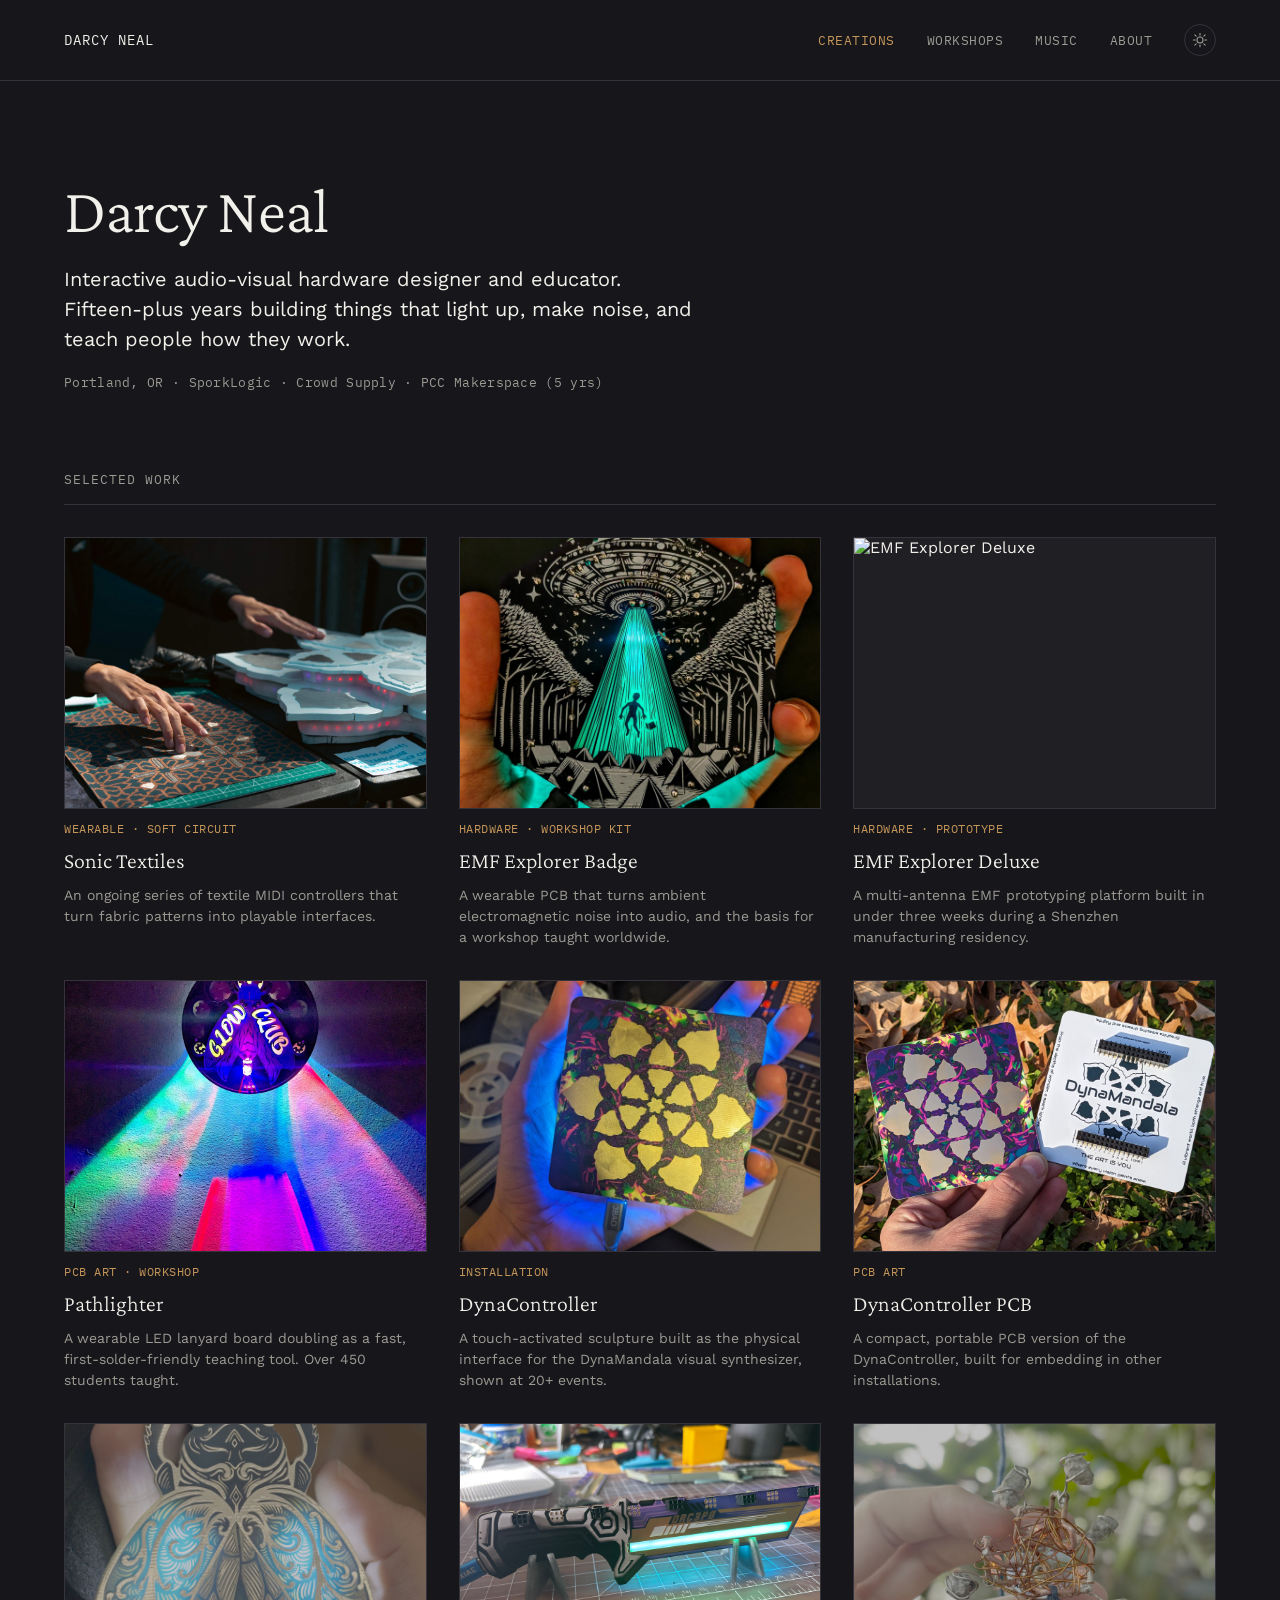
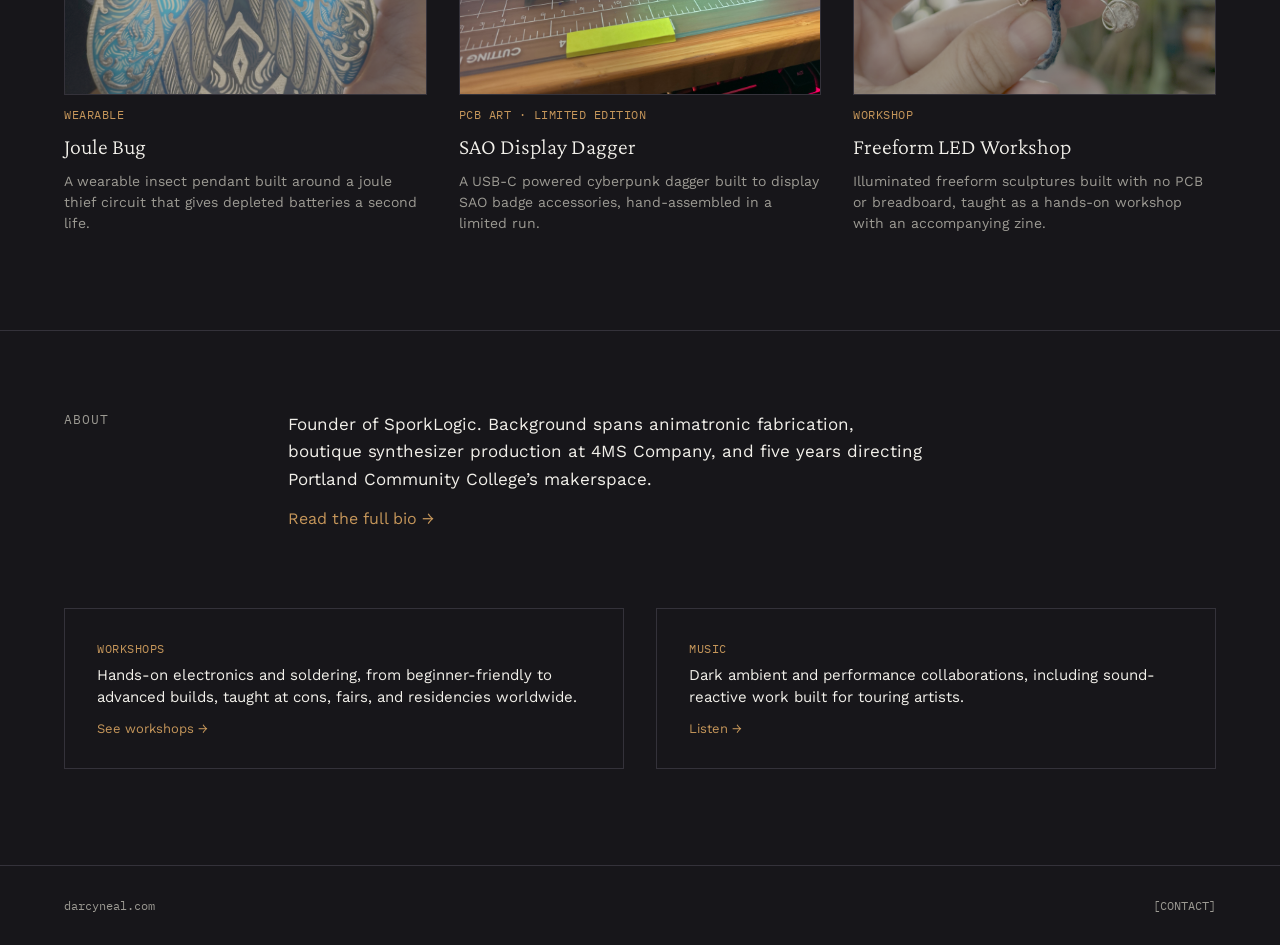
==== index.html @ 598d373e "initial site creation" ====
<!doctype html>
<html lang="en">
<head>
<meta charset="utf-8">
<meta name="viewport" content="width=device-width, initial-scale=1">
<title>Darcy Neal — Interactive Hardware Design</title>
<meta name="description" content="Darcy Neal is an interactive audio-visual hardware designer and educator. Wearables, PCB art, installations, and the workshops that teach them.">
<link rel="stylesheet" href="https://fonts.googleapis.com/css2?family=Crimson+Pro:wght@300;400&family=Work+Sans:wght@400;500&family=IBM+Plex+Mono:wght@400;500&display=swap">
<link rel="stylesheet" href="css/style.css">
</head>
<body>

<nav class="site-nav">
  <div class="logo mono">DARCY NEAL</div>
  <div class="nav-right">
    <div class="nav-links mono">
      <a href="index.html" class="active">CREATIONS</a>
      <a href="workshops.html">WORKSHOPS</a>
      <a href="music.html">MUSIC</a>
      <a href="about.html">ABOUT</a>
    </div>
    <button class="theme-toggle" data-theme-toggle type="button"></button>
  </div>
</nav>

<div class="hero">
  <h1 class="display-font">Darcy Neal</h1>
  <p class="lede body-font">Interactive audio-visual hardware designer and educator. Fifteen-plus years building things that light up, make noise, and teach people how they work.</p>
  <div class="meta mono">Portland, OR &middot; SporkLogic &middot; Crowd Supply &middot; PCC Makerspace (5 yrs)</div>
</div>

<div class="section" id="work">
  <div class="section-label mono">SELECTED WORK</div>
  <div class="work-grid" data-work-grid>
    <!-- populated by js/site.js from data/portfolio.js -->
  </div>
</div>

<div class="about-strip">
  <div class="label mono">ABOUT</div>
  <div class="content">
    <p>Founder of SporkLogic. Background spans animatronic fabrication, boutique synthesizer production at 4MS Company, and five years directing Portland Community College&rsquo;s makerspace.</p>
    <a href="about.html">Read the full bio &rarr;</a>
  </div>
</div>

<div class="teaser-grid">
  <div class="teaser-card">
    <div class="label mono">WORKSHOPS</div>
    <p>Hands-on electronics and soldering, from beginner-friendly to advanced builds, taught at cons, fairs, and residencies worldwide.</p>
    <a href="workshops.html">See workshops &rarr;</a>
  </div>
  <div class="teaser-card">
    <div class="label mono">MUSIC</div>
    <p>Dark ambient and performance collaborations, including sound-reactive work built for touring artists.</p>
    <a href="music.html">Listen &rarr;</a>
  </div>
</div>

<footer class="site-footer mono">
  <div>darcyneal.com</div>
  <div>[CONTACT]</div>
</footer>

<script src="data/portfolio.js"></script>
<script src="js/theme.js"></script>
<script src="js/site.js"></script>
</body>
</html>
---- css/style.css ----
/*
 * css/style.css
 *
 * Shared stylesheet for darcyneal.com. Dark-default design system with a
 * light-mode toggle (js/theme.js flips the [data-theme] attribute and
 * remembers the choice in localStorage). Tokens match
 * darcyneal-com-design-system.md v3 (WCAG AA-checked).
 *
 * No build step: plain CSS, loaded with a <link> tag on every page.
 */

/* ---------- Design tokens ---------- */
:root {
  --bg: #17161A;
  --surface: #201F24;
  --text: #F2F0EA;
  --text-muted: #9C9A93;
  --border: #34323A;
  --accent: #c5965a;
}

:root[data-theme="light"] {
  --bg: #FAFAF8;
  --surface: #FFFFFF;
  --text: #1A1A18;
  --text-muted: #726F66;
  --border: #E4E2D9;
  --accent: #8F6631;
}

/* ---------- Reset ---------- */
* { box-sizing: border-box; }
html, body { margin: 0; padding: 0; }
body {
  background: var(--bg);
  color: var(--text);
  font-family: 'Work Sans', -apple-system, BlinkMacSystemFont, sans-serif;
  transition: background 0.15s, color 0.15s;
  min-height: 100vh;
  display: flex;
  flex-direction: column;
}
img { max-width: 100%; display: block; }
a { color: var(--accent); text-decoration: none; }
a:hover { text-decoration: underline; }
p { margin: 0; }
h1, h2, h3 { margin: 0; }

.mono { font-family: 'IBM Plex Mono', ui-monospace, SFMono-Regular, monospace; }
.body-font { font-family: 'Work Sans', -apple-system, sans-serif; }
.display-font { font-family: 'Crimson Pro', Georgia, serif; font-weight: 300; }

.visually-hidden {
  position: absolute; width: 1px; height: 1px; padding: 0; margin: -1px;
  overflow: hidden; clip: rect(0,0,0,0); white-space: nowrap; border: 0;
}

/* ---------- Nav ---------- */
.site-nav {
  display: flex;
  align-items: center;
  justify-content: space-between;
  padding: 24px 64px;
  border-bottom: 1px solid var(--border);
}
.site-nav .logo {
  font-size: 14px;
  letter-spacing: 1px;
  color: var(--text);
}
.nav-right {
  display: flex;
  align-items: center;
  gap: 32px;
}
.nav-links {
  display: flex;
  gap: 32px;
  font-size: 13px;
  letter-spacing: 0.5px;
  color: var(--text-muted);
}
.nav-links a { color: var(--text-muted); }
.nav-links a.active { color: var(--accent); }
.nav-links a:hover { color: var(--accent); text-decoration: none; }

.theme-toggle {
  cursor: pointer;
  width: 32px;
  height: 32px;
  border-radius: 50%;
  border: 1px solid var(--border);
  background: transparent;
  display: flex;
  align-items: center;
  justify-content: center;
  padding: 0;
  color: var(--text-muted);
}
.theme-toggle:hover { border-color: var(--accent); }
.theme-toggle svg { display: block; }

/* ---------- Hero ---------- */
.hero {
  display: flex;
  flex-direction: column;
  gap: 20px;
  padding: 96px 64px 80px;
  max-width: 900px;
}
.hero h1 {
  font-size: 64px;
  letter-spacing: -1px;
  line-height: 1.05;
}
.hero p.lede {
  font-size: 20px;
  line-height: 1.5;
  max-width: 640px;
  color: var(--text);
}
.hero .meta {
  font-size: 13px;
  color: var(--text-muted);
  letter-spacing: 0.3px;
}

/* ---------- Section label ---------- */
.section-label {
  font-size: 13px;
  letter-spacing: 1px;
  color: var(--text-muted);
  border-bottom: 1px solid var(--border);
  padding-bottom: 16px;
}

/* ---------- Work / card grid ---------- */
.section {
  padding: 0 64px 96px;
}
.work-grid {
  display: grid;
  grid-template-columns: repeat(3, minmax(0, 1fr));
  gap: 32px;
  padding-top: 32px;
}
.card {
  display: flex;
  flex-direction: column;
  gap: 12px;
  color: var(--text);
}
.card:hover { text-decoration: none; }
.card-image {
  overflow: hidden;
  width: 100%;
  aspect-ratio: 4 / 3;
  background: var(--surface);
  border: 1px solid var(--border);
}
.card-image img {
  width: 100%;
  height: 100%;
  object-fit: cover;
  transition: transform 0.5s cubic-bezier(0.2, 0.8, 0.2, 1);
}
.card:hover .card-image img { transform: scale(1.05); }
@media (prefers-reduced-motion: reduce) {
  .card-image img { transition: none; }
}
.card-tag {
  font-size: 12px;
  color: var(--accent);
  letter-spacing: 0.5px;
}
.card-title {
  font-size: 22px;
}
.card-desc {
  font-size: 14px;
  line-height: 1.5;
  color: var(--text-muted);
}

/* ---------- About snippet (home) ---------- */
.about-strip {
  display: flex;
  gap: 64px;
  padding: 80px 64px;
  border-top: 1px solid var(--border);
}
.about-strip .label {
  font-size: 13px;
  letter-spacing: 1px;
  color: var(--text-muted);
  width: 160px;
  flex-shrink: 0;
}
.about-strip .content {
  display: flex;
  flex-direction: column;
  gap: 16px;
  max-width: 640px;
}
.about-strip .content p {
  font-size: 17px;
  line-height: 1.6;
}

/* ---------- Teaser cards (workshops / music) ---------- */
.teaser-grid {
  display: grid;
  grid-template-columns: repeat(2, minmax(0, 1fr));
  gap: 32px;
  padding: 0 64px 96px;
}
.teaser-card {
  display: flex;
  flex-direction: column;
  gap: 8px;
  padding: 32px;
  border: 1px solid var(--border);
}
.teaser-card .label {
  font-size: 12px;
  letter-spacing: 0.5px;
  color: var(--accent);
}
.teaser-card p {
  font-size: 15px;
  line-height: 1.5;
}
.teaser-card a { font-size: 13px; margin-top: 4px; }

/* ---------- Page header (about / workshops / creations) ---------- */
.page-header {
  display: flex;
  flex-direction: column;
  gap: 16px;
  padding: 72px 64px 56px;
  max-width: 780px;
}
.page-header .eyebrow {
  font-size: 12px;
  letter-spacing: 1px;
  color: var(--accent);
}
.page-header h1 {
  font-size: 48px;
  letter-spacing: -0.5px;
  line-height: 1.1;
}
.page-header p.dek {
  font-size: 17px;
  line-height: 1.5;
  color: var(--text-muted);
}

/* ---------- About page ---------- */
.about-main {
  display: flex;
  gap: 64px;
  padding: 0 64px 80px;
  align-items: flex-start;
}
.about-portrait {
  width: 320px;
  height: 400px;
  flex-shrink: 0;
  overflow: hidden;
  background: var(--surface);
  border: 1px solid var(--border);
}
.about-portrait img { width: 100%; height: 100%; object-fit: cover; }
.about-bio {
  display: flex;
  flex-direction: column;
  gap: 20px;
  max-width: 640px;
  font-size: 17px;
  line-height: 1.65;
}

/* ---------- Workshops page ---------- */
.workshop-grid {
  display: grid;
  grid-template-columns: repeat(2, minmax(0, 1fr));
  gap: 32px;
  padding: 0 64px 96px;
}
.workshop-card {
  display: flex;
  flex-direction: column;
  gap: 12px;
  padding: 32px;
  border: 1px solid var(--border);
}
.workshop-card .thumb {
  width: 100%;
  height: 180px;
  overflow: hidden;
  background: var(--surface);
  border: 1px solid var(--border);
}
.workshop-card .thumb img { width: 100%; height: 100%; object-fit: cover; }
.workshop-card h3 {
  font-size: 22px;
  font-weight: 400;
}
.workshop-card p {
  font-size: 14px;
  line-height: 1.6;
}
.workshop-card .venues {
  font-size: 11px;
  color: var(--text-muted);
  margin-top: 4px;
}

/* ---------- Post / creation page ---------- */
.post-header {
  display: flex;
  flex-direction: column;
  gap: 16px;
  padding: 72px 64px 48px;
  max-width: 780px;
}
.post-header .eyebrow {
  font-size: 12px;
  letter-spacing: 1px;
  color: var(--accent);
}
.post-header h1 {
  font-size: 48px;
  letter-spacing: -0.5px;
  line-height: 1.1;
}
.post-header .meta {
  font-size: 13px;
  color: var(--text-muted);
}

.post-hero {
  width: 100%;
  max-height: 560px;
  overflow: hidden;
  background: var(--surface);
  border-top: 1px solid var(--border);
  border-bottom: 1px solid var(--border);
}
.post-hero img {
  width: 100%;
  height: 100%;
  object-fit: cover;
  animation: kenburns 24s ease-in-out infinite alternate;
}
@keyframes kenburns {
  from { transform: scale(1); }
  to { transform: scale(1.07); }
}
@media (prefers-reduced-motion: reduce) {
  .post-hero img { animation: none; }
}

.post-body-wrap {
  display: flex;
  padding: 80px 64px;
  gap: 64px;
}
.post-body-wrap .rail {
  font-size: 12px;
  letter-spacing: 1px;
  color: var(--text-muted);
  width: 160px;
  flex-shrink: 0;
  padding-top: 4px;
}
.post-body {
  display: flex;
  flex-direction: column;
  gap: 20px;
  max-width: 640px;
  font-size: 17px;
  line-height: 1.65;
}

.post-gallery {
  display: grid;
  grid-template-columns: repeat(auto-fill, minmax(220px, 1fr));
  gap: 16px;
  padding: 0 64px 64px;
}
.post-gallery figure {
  margin: 0;
  overflow: hidden;
  border: 1px solid var(--border);
  background: var(--surface);
}
.post-gallery img {
  width: 100%;
  height: 220px;
  object-fit: cover;
  transition: transform 0.5s cubic-bezier(0.2, 0.8, 0.2, 1);
}
.post-gallery figure:hover img { transform: scale(1.05); }
@media (prefers-reduced-motion: reduce) {
  .post-gallery img { transition: none; }
}

.post-videos {
  display: flex;
  flex-direction: column;
  gap: 24px;
  padding: 0 64px 64px;
}
.post-videos .video-embed {
  position: relative;
  width: 100%;
  max-width: 780px;
  aspect-ratio: 16 / 9;
  background: var(--surface);
  border: 1px solid var(--border);
}
.post-videos .video-embed iframe,
.post-videos .video-embed video {
  width: 100%;
  height: 100%;
  border: 0;
  display: block;
}
.post-videos .video-caption {
  font-size: 12px;
  color: var(--text-muted);
  margin-top: 8px;
}

.post-tags {
  display: flex;
  gap: 12px;
  padding: 0 64px 96px;
  flex-wrap: wrap;
}
.post-tags .tag {
  font-size: 12px;
  padding: 6px 14px;
  border: 1px solid var(--accent);
  color: var(--accent);
}

.post-not-found {
  padding: 96px 64px;
  display: flex;
  flex-direction: column;
  gap: 16px;
  max-width: 640px;
}

/* ---------- Footer ---------- */
.site-footer {
  display: flex;
  justify-content: space-between;
  align-items: center;
  padding: 32px 64px;
  border-top: 1px solid var(--border);
  font-size: 12px;
  color: var(--text-muted);
  margin-top: auto;
}

/* ---------- Responsive ---------- */
@media (max-width: 960px) {
  .site-nav, .hero, .section, .about-strip, .teaser-grid,
  .page-header, .about-main, .workshop-grid, .post-header,
  .post-body-wrap, .post-gallery, .post-videos, .post-tags, .site-footer {
    padding-left: 24px;
    padding-right: 24px;
  }
  .work-grid { grid-template-columns: repeat(2, minmax(0, 1fr)); }
  .teaser-grid, .workshop-grid { grid-template-columns: 1fr; }
  .about-main { flex-direction: column; }
  .about-portrait { width: 100%; height: 280px; }
  .about-strip, .post-body-wrap { flex-direction: column; gap: 20px; }
  .hero h1 { font-size: 44px; }
  .page-header h1, .post-header h1 { font-size: 36px; }
}

@media (max-width: 600px) {
  .work-grid { grid-template-columns: 1fr; }
  .nav-links { gap: 18px; font-size: 12px; }
  .site-nav { padding: 18px 20px; }
  .hero { padding: 56px 20px 48px; }
  .hero h1 { font-size: 34px; }
  .hero p.lede { font-size: 17px; }
}
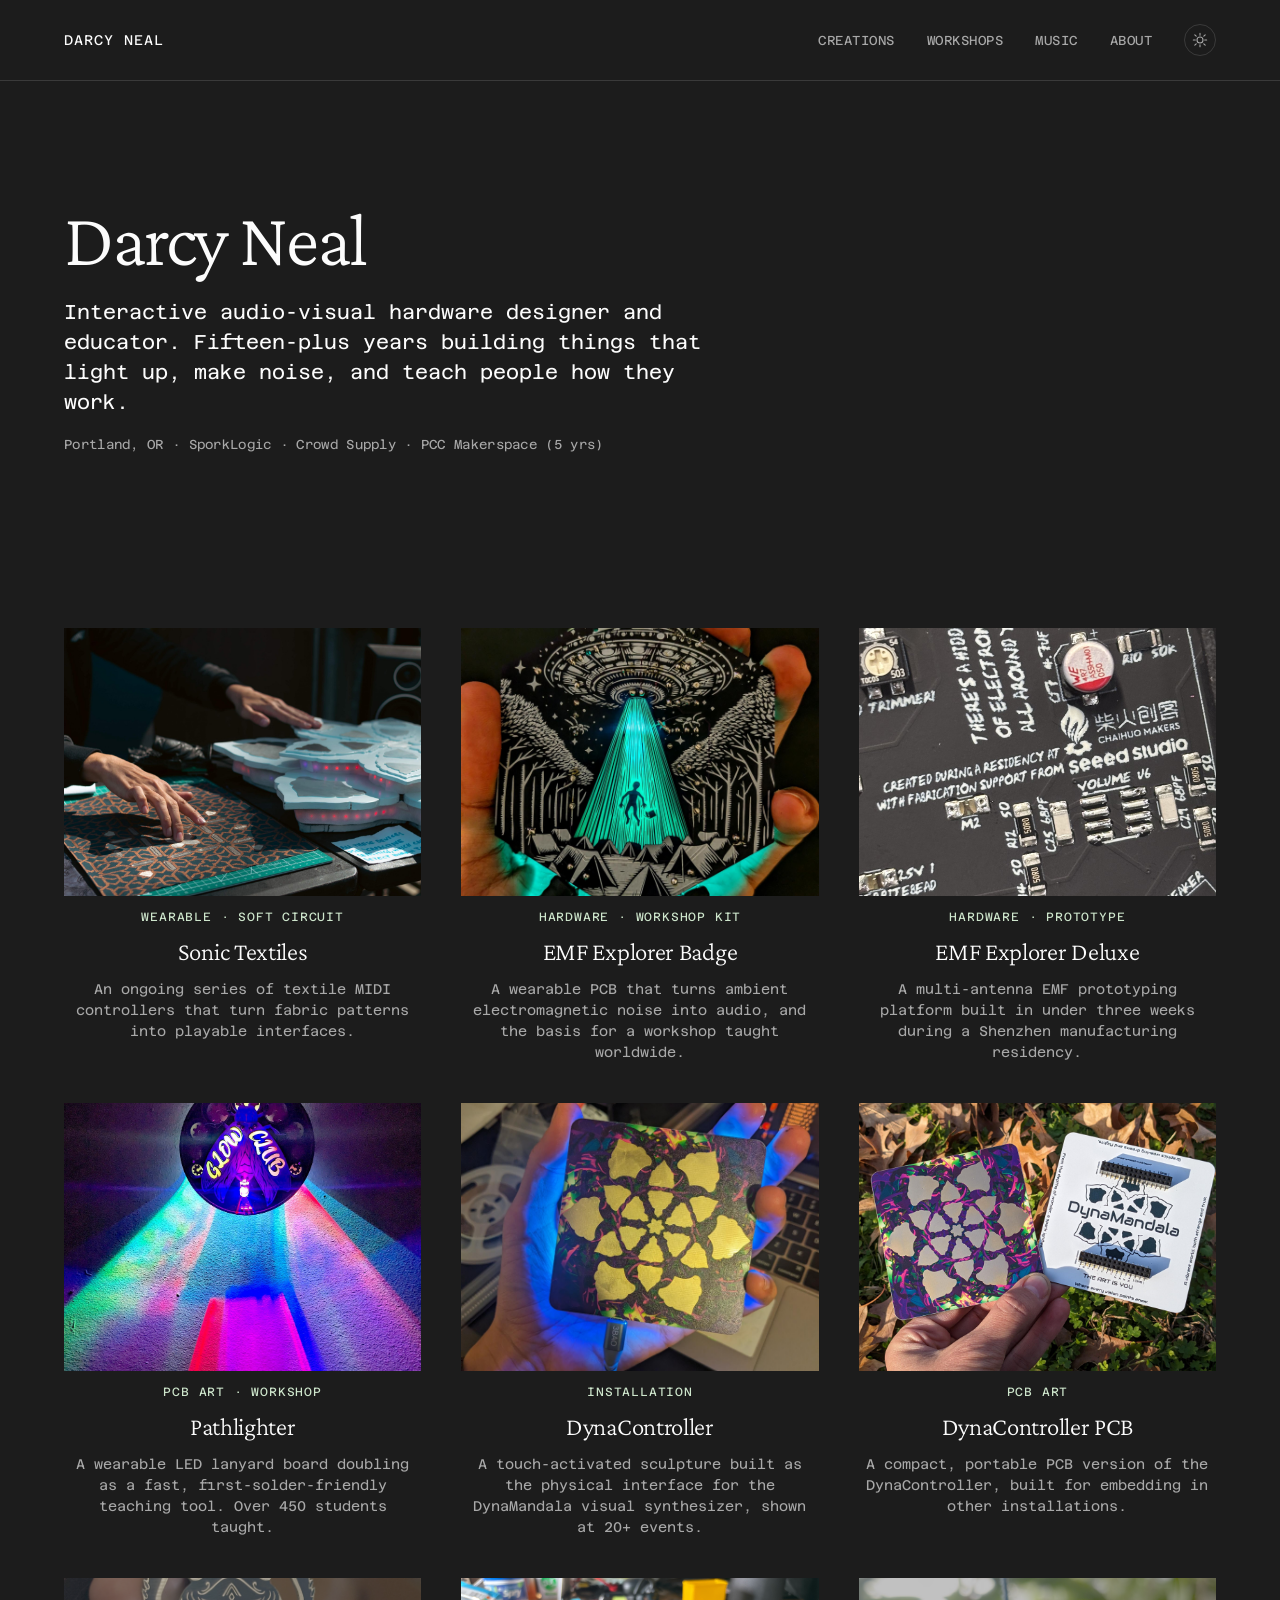
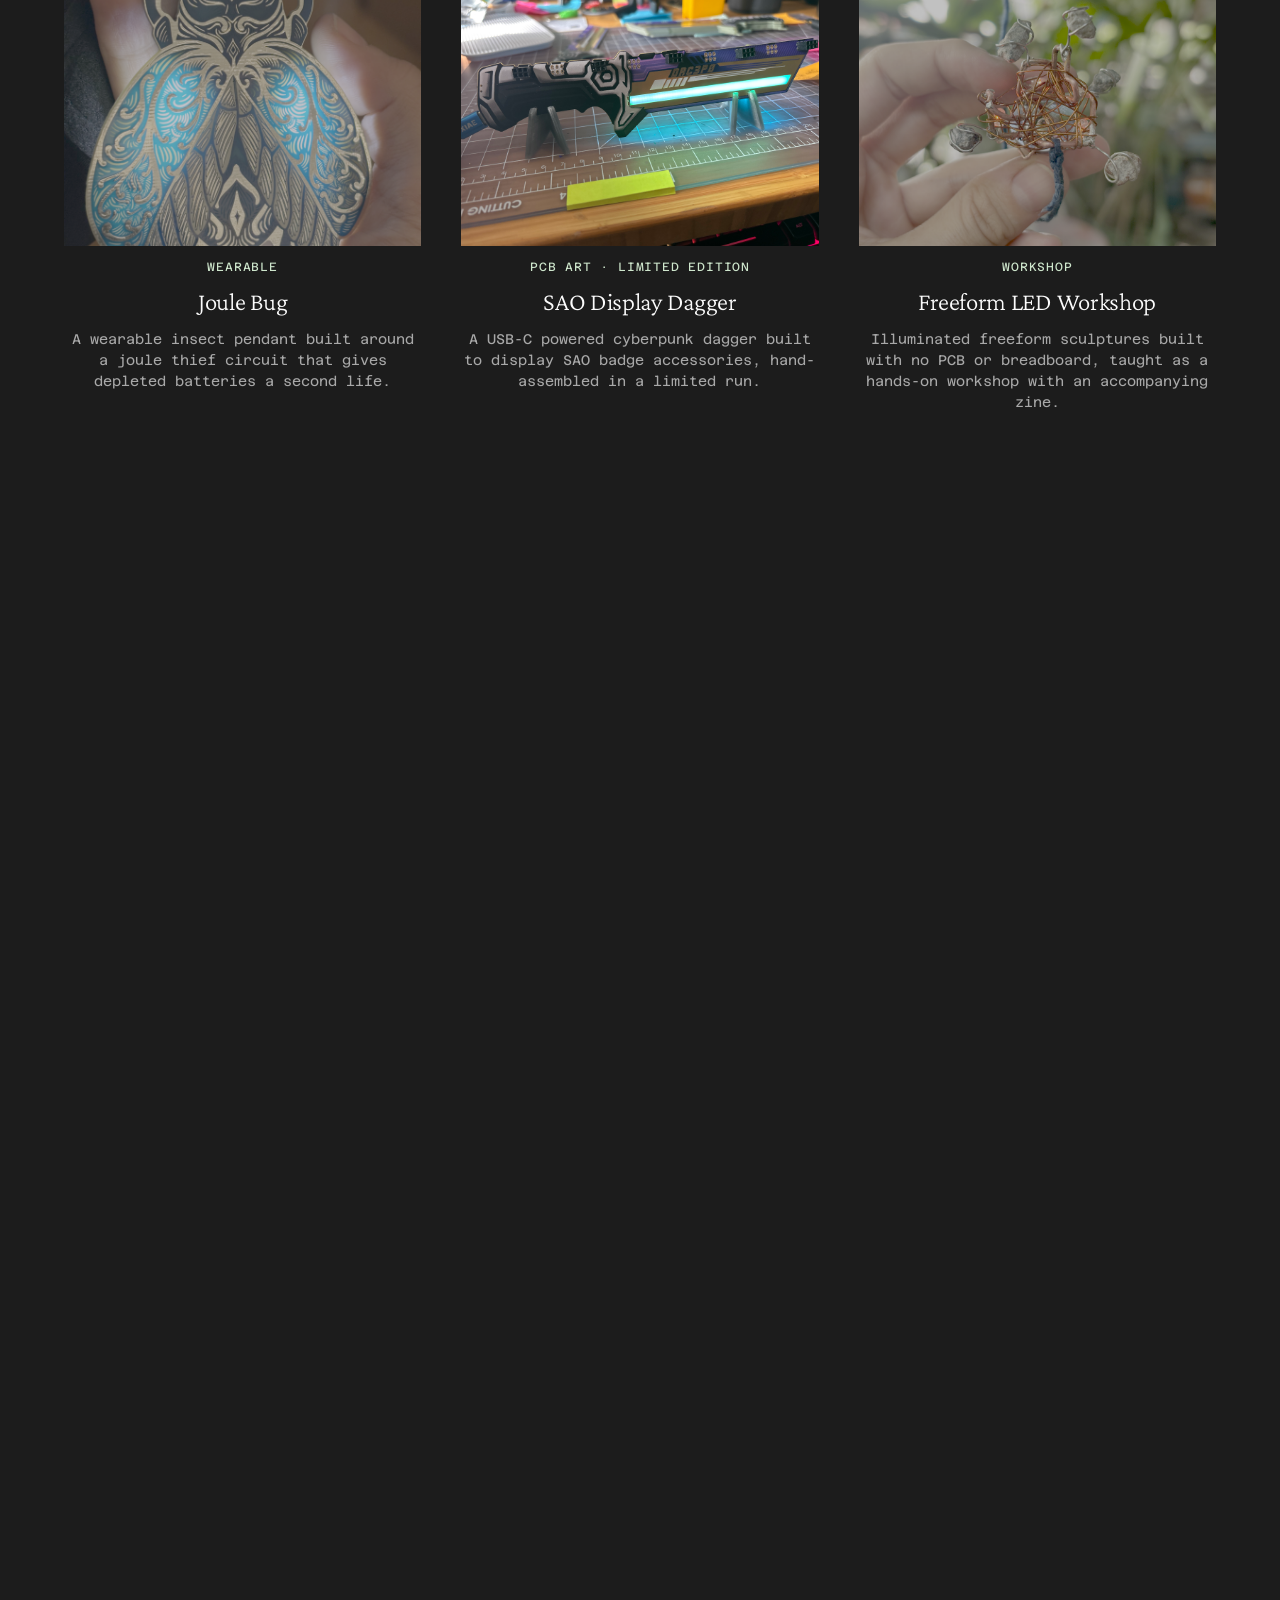
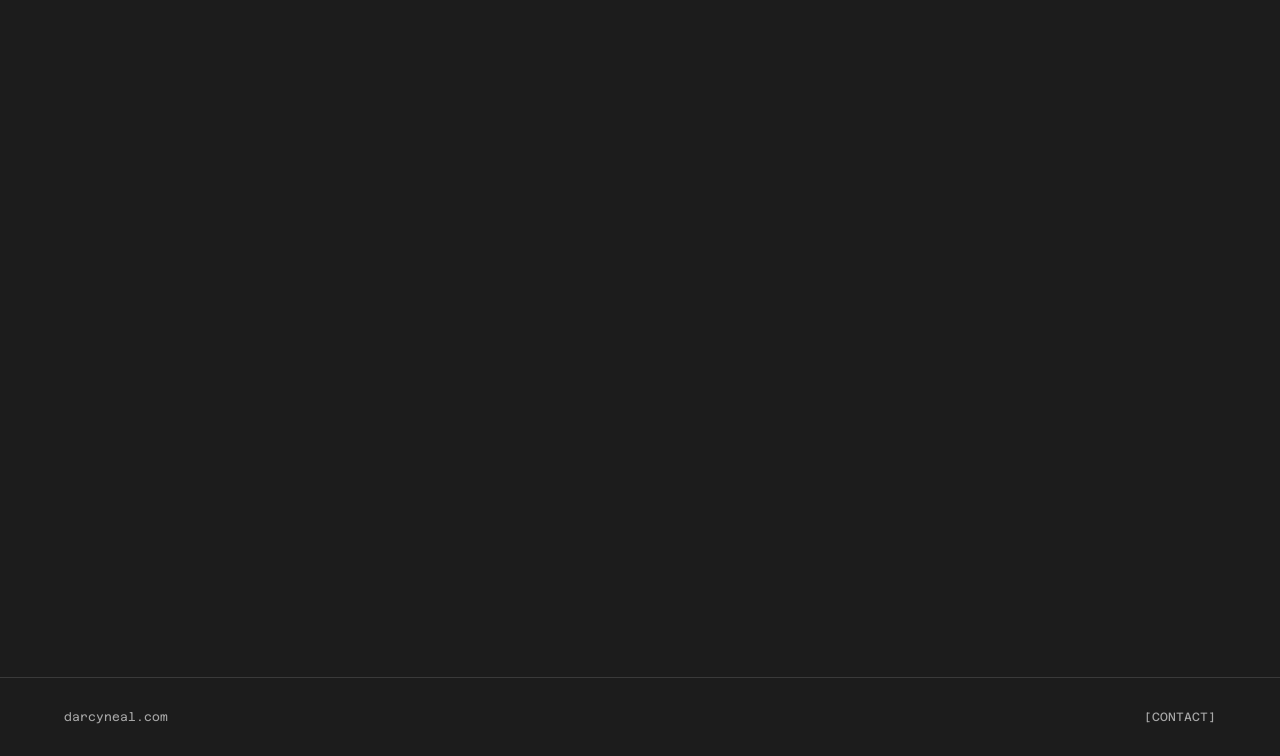
==== commit 10a09ed0: "style decisions" ====
--- a/index.html
+++ b/index.html
@@ -5,7 +5,7 @@
 <meta name="viewport" content="width=device-width, initial-scale=1">
 <title>Darcy Neal — Interactive Hardware Design</title>
 <meta name="description" content="Darcy Neal is an interactive audio-visual hardware designer and educator. Wearables, PCB art, installations, and the workshops that teach them.">
-<link rel="stylesheet" href="https://fonts.googleapis.com/css2?family=Crimson+Pro:wght@300;400&family=Work+Sans:wght@400;500&family=IBM+Plex+Mono:wght@400;500&display=swap">
+<link rel="stylesheet" href="https://fonts.googleapis.com/css2?family=Crimson+Pro:wght@300;400&family=Azeret+Mono:wght@400;500&display=swap">
 <link rel="stylesheet" href="css/style.css">
 </head>
 <body>
@@ -14,7 +14,7 @@
   <div class="logo mono">DARCY NEAL</div>
   <div class="nav-right">
     <div class="nav-links mono">
-      <a href="index.html" class="active">CREATIONS</a>
+      <a href="work.html">CREATIONS</a>
       <a href="workshops.html">WORKSHOPS</a>
       <a href="music.html">MUSIC</a>
       <a href="about.html">ABOUT</a>
@@ -29,31 +29,50 @@
   <div class="meta mono">Portland, OR &middot; SporkLogic &middot; Crowd Supply &middot; PCC Makerspace (5 yrs)</div>
 </div>
 
-<div class="section" id="work">
-  <div class="section-label mono">SELECTED WORK</div>
-  <div class="work-grid" data-work-grid>
-    <!-- populated by js/site.js from data/portfolio.js -->
+<div class="section section-centered" id="work">
+  <h2 class="display-font section-heading reveal">See the latest &amp; greatest</h2>
+  <div class="work-grid reveal-group" data-work-grid data-work-grid-limit="3">
+    <!-- populated by js/site.js from data/portfolio.js, first 3 entries only -->
+  </div>
+  <a href="work.html" class="btn-pill btn-pill-centered reveal">View all work &rarr;</a>
+</div>
+
+<div class="chapter-strip chapter-strip--tint reveal" id="workshops-chapter">
+  <div class="label mono">WORKSHOPS</div>
+  <div class="content">
+    <h2 class="display-font">Hands-on electronics, taught in person</h2>
+    <p>Soldering and circuit workshops run at hacker cons, maker fairs, and artist residencies worldwide, scaled from small studio groups to 50-student sessions.</p>
+    <div class="venues mono">DEF CON &middot; HOPE &middot; ToorCamp &middot; Chaos Communication Congress &middot; Open Hardware Summit &middot; Bay Area Maker Faire</div>
+    <a href="workshops.html" class="btn-pill">See all workshops &rarr;</a>
+  </div>
+  <div class="chapter-media">
+    <img src="images/emf-badge/emf-badge-in-hand.jpg" alt="EMF Explorer workshop badge, held in hand" loading="lazy">
   </div>
 </div>
 
-<div class="about-strip">
+<div class="chapter-strip reveal" id="music-chapter">
+  <div class="label mono">MUSIC</div>
+  <div class="content">
+    <h2 class="display-font">Dark ambient &amp; sound-reactive hardware</h2>
+    <p>Dark ambient and performance collaborations, including sound-reactive work built for the Flaming Lips&rsquo; live shows. The music page itself is still coming together.</p>
+    <a href="music.html" class="btn-pill">See what&rsquo;s there &rarr;</a>
+  </div>
+</div>
+
+<div class="chapter-strip chapter-strip--tint reveal" id="dayjob-chapter">
+  <div class="label mono">DAY JOB</div>
+  <div class="content">
+    <h2 class="display-font">Crowd Supply</h2>
+    <p>Campaign Project Manager at Crowd Supply, helping open-source hardware creators launch and fund their own products.</p>
+    <a href="https://www.crowdsupply.com/" class="btn-pill" target="_blank" rel="noopener">crowdsupply.com &rarr;</a>
+  </div>
+</div>
+
+<div class="about-strip reveal">
   <div class="label mono">ABOUT</div>
   <div class="content">
     <p>Founder of SporkLogic. Background spans animatronic fabrication, boutique synthesizer production at 4MS Company, and five years directing Portland Community College&rsquo;s makerspace.</p>
-    <a href="about.html">Read the full bio &rarr;</a>
-  </div>
-</div>
-
-<div class="teaser-grid">
-  <div class="teaser-card">
-    <div class="label mono">WORKSHOPS</div>
-    <p>Hands-on electronics and soldering, from beginner-friendly to advanced builds, taught at cons, fairs, and residencies worldwide.</p>
-    <a href="workshops.html">See workshops &rarr;</a>
-  </div>
-  <div class="teaser-card">
-    <div class="label mono">MUSIC</div>
-    <p>Dark ambient and performance collaborations, including sound-reactive work built for touring artists.</p>
-    <a href="music.html">Listen &rarr;</a>
+    <a href="about.html" class="btn-pill">Read the full bio &rarr;</a>
   </div>
 </div>
 
@@ -65,5 +84,6 @@
 <script src="data/portfolio.js"></script>
 <script src="js/theme.js"></script>
 <script src="js/site.js"></script>
+<script src="js/reveal.js"></script>
 </body>
 </html>
--- a/css/style.css
+++ b/css/style.css
@@ -9,23 +9,38 @@
  * No build step: plain CSS, loaded with a <link> tag on every page.
  */
 
-/* ---------- Design tokens ---------- */
+/* ---------- Design tokens ----------
+ * Lifted from the actual Allier Ho palette (allierho.com /
+ * styles.refero.design), not invented: Press Black / Charcoal Trace /
+ * Warm Paper / Ash are Allier Ho's own neutral tokens, Dusty Mauve and
+ * Pale Sage are its two chromatic accents. Allier Ho itself ships one
+ * light theme only; dark is our extrapolation using its own neutral
+ * ramp, contrast-checked (see chat for the numbers) rather than guessed.
+ * Pale Sage leads as the accent in dark mode and Dusty Mauve in light,
+ * since mauve only reaches 2.6-2.9:1 on the dark neutrals (fails AA)
+ * while sage clears 11-13:1 on them; mauve still appears in dark mode
+ * as a large panel fill, just not as small text/borders.
+ */
 :root {
-  --bg: #17161A;
-  --surface: #201F24;
-  --text: #F2F0EA;
-  --text-muted: #9C9A93;
-  --border: #34323A;
-  --accent: #c5965a;
+  --bg: #1c1c1c;        /* Press Black */
+  --surface: #262626;   /* Charcoal Trace */
+  --text: #fcfcfc;      /* Warm Paper, reused as ink on dark */
+  --text-muted: #a8a8a8;/* Ash — 7.17:1 on Press Black */
+  --border: #3a3a3a;    /* interpolated hairline, Allier Ho has no dark border token */
+  --accent: #cee6cc;    /* Pale Sage — 12.83:1 on Press Black */
+  --accent-panel: #6c5f7d; /* Dusty Mauve, reserved for large fills, not text/borders, in dark mode */
+  --shadow-strong: rgba(0, 0, 0, 0.55);
 }
 
 :root[data-theme="light"] {
-  --bg: #FAFAF8;
-  --surface: #FFFFFF;
-  --text: #1A1A18;
-  --text-muted: #726F66;
-  --border: #E4E2D9;
-  --accent: #8F6631;
+  --bg: #fcfcfc;         /* Warm Paper, exact */
+  --surface: #fcfcfc;    /* Allier Ho uses the same flat paper for cards, no separate surface tone */
+  --text: #000000;       /* Deep Ink, exact */
+  --text-muted: #737373; /* Ash #a8a8a8 only hits 2.32:1 on paper (fails AA); darkened to 4.62:1 */
+  --border: #a8a8a8;     /* Ash, exact — used for hairlines, not text, so the AA note above doesn't apply */
+  --accent: #6c5f7d;     /* Dusty Mauve, exact */
+  --accent-panel: #6c5f7d;
+  --shadow-strong: rgba(28, 28, 28, 0.18);
 }
 
 /* ---------- Reset ---------- */
@@ -34,20 +49,58 @@
 body {
   background: var(--bg);
   color: var(--text);
-  font-family: 'Work Sans', -apple-system, BlinkMacSystemFont, sans-serif;
+  /* Allier Ho's signature pairing: Azeret Mono carries BOTH body copy and
+     labels (not a separate sans body font) against the Crimson Pro display
+     serif. System sans is reserved for nav links / micro-labels only. */
+  font-family: 'Azeret Mono', 'IBM Plex Mono', ui-monospace, SFMono-Regular, monospace;
   transition: background 0.15s, color 0.15s;
   min-height: 100vh;
   display: flex;
   flex-direction: column;
 }
 img { max-width: 100%; display: block; }
-a { color: var(--accent); text-decoration: none; }
+a { color: var(--accent); text-decoration: none; text-underline-offset: 3px; }
 a:hover { text-decoration: underline; }
+
+/* Pill outline button: transparent at rest, 1px border, 200px radius
+   (Allier Ho's actual spec). Fills solid with the accent on hover per
+   your call, departing from the reference's own "never fill" rule, for
+   a clearer, higher-impact click affordance. */
+.btn-pill {
+  display: inline-flex;
+  align-items: center;
+  gap: 8px;
+  border: 1px solid var(--accent);
+  color: var(--accent);
+  border-radius: 200px;
+  padding: 10px 22px;
+  font-family: 'Azeret Mono', 'IBM Plex Mono', ui-monospace, monospace;
+  font-size: 12px;
+  letter-spacing: 0.8px;
+  text-transform: uppercase;
+  text-decoration: none;
+  background: transparent;
+  transition: background 0.2s, border-color 0.2s, color 0.2s;
+}
+.btn-pill:hover {
+  background: var(--accent);
+  border-color: var(--accent);
+  color: var(--bg);
+  text-decoration: none;
+}
 p { margin: 0; }
 h1, h2, h3 { margin: 0; }
 
-.mono { font-family: 'IBM Plex Mono', ui-monospace, SFMono-Regular, monospace; }
-.body-font { font-family: 'Work Sans', -apple-system, sans-serif; }
+.mono {
+  /* Deliberate deviation from Allier Ho here: their own nav/tags use a
+     neutral system sans, with mono reserved for body only. Your design
+     doc calls mono-for-labels "a direct, honest nod to schematics and
+     code" specifically for you, so this demo keeps mono on nav/tags too,
+     both body and labels, and lets Crimson Pro carry 100% of the serif
+     contrast instead. */
+  font-family: 'Azeret Mono', 'IBM Plex Mono', ui-monospace, SFMono-Regular, monospace;
+}
+.body-font { font-family: 'Azeret Mono', 'IBM Plex Mono', ui-monospace, monospace; }
 .display-font { font-family: 'Crimson Pro', Georgia, serif; font-weight: 300; }
 
 .visually-hidden {
@@ -105,13 +158,30 @@
   display: flex;
   flex-direction: column;
   gap: 20px;
-  padding: 96px 64px 80px;
+  padding: 120px 64px 88px;
   max-width: 900px;
 }
+
+/* ---------- Scroll reveal (demo) ---------- */
+.reveal {
+  opacity: 0;
+  transform: translateY(18px);
+  transition: opacity 0.7s cubic-bezier(0.2, 0.7, 0.2, 1), transform 0.7s cubic-bezier(0.2, 0.7, 0.2, 1);
+}
+.reveal.is-visible {
+  opacity: 1;
+  transform: none;
+}
+.reveal-group .reveal:nth-child(2) { transition-delay: 0.08s; }
+.reveal-group .reveal:nth-child(3) { transition-delay: 0.16s; }
+.reveal-group .reveal:nth-child(4) { transition-delay: 0.24s; }
+@media (prefers-reduced-motion: reduce) {
+  .reveal { opacity: 1; transform: none; transition: none; }
+}
 .hero h1 {
-  font-size: 64px;
-  letter-spacing: -1px;
-  line-height: 1.05;
+  font-size: 76px;
+  letter-spacing: -2.4px;
+  line-height: 1.0;
 }
 .hero p.lede {
   font-size: 20px;
@@ -136,45 +206,85 @@
 
 /* ---------- Work / card grid ---------- */
 .section {
-  padding: 0 64px 96px;
+  padding: 0 64px 120px;
+}
+/* Home's curated teaser, modeled on Allier Ho's "See the latest &
+   greatest" home section: centered heading, a small grid, one button
+   below, rather than the full archive this page used to show inline. */
+.section-centered {
+  display: flex;
+  flex-direction: column;
+  align-items: center;
+  text-align: center;
+  gap: 40px;
+}
+.section-centered .work-grid { width: 100%; padding-top: 0; }
+.section-heading {
+  font-size: 44px;
+  font-weight: 300;
+  letter-spacing: -1.2px;
+  line-height: 1.1;
+  max-width: 640px;
+}
+.btn-pill-centered { align-self: center; }
+
+/* "More work" strip at the bottom of a project detail page */
+.more-work {
+  margin-top: 80px;
+  padding-top: 64px;
+  border-top: 1px solid var(--border);
 }
 .work-grid {
   display: grid;
   grid-template-columns: repeat(3, minmax(0, 1fr));
-  gap: 32px;
-  padding-top: 32px;
+  gap: 40px;
+  padding-top: 40px;
 }
 .card {
   display: flex;
   flex-direction: column;
-  gap: 12px;
+  gap: 14px;
   color: var(--text);
 }
 .card:hover { text-decoration: none; }
 .card-image {
+  /* Full-bleed, borderless imagery: the photo is the component, no frame
+     around it. Background is only a placeholder tint while it loads.
+     Hover elevation + zoom live on this wrapper so they don't fight the
+     always-on Ken Burns animation on the img inside (two separate
+     transformed elements compose cleanly; one element can't run a CSS
+     animation and a hover transition on the same property smoothly). */
   overflow: hidden;
   width: 100%;
   aspect-ratio: 4 / 3;
   background: var(--surface);
-  border: 1px solid var(--border);
+  transition: transform 0.5s cubic-bezier(0.2, 0.8, 0.2, 1), box-shadow 0.5s ease;
+}
+.card:hover .card-image {
+  transform: scale(1.035);
+  box-shadow: 0 28px 56px -20px var(--shadow-strong);
+  z-index: 1;
 }
 .card-image img {
   width: 100%;
   height: 100%;
   object-fit: cover;
-  transition: transform 0.5s cubic-bezier(0.2, 0.8, 0.2, 1);
-}
-.card:hover .card-image img { transform: scale(1.05); }
+  /* Slight continuous animation on every image, a CSS Ken Burns drift
+     rather than per-photo GIFs: same "it's alive" effect at a few bytes
+     of CSS instead of re-exporting dozens of photos as animated files. */
+  animation: kenburns 26s ease-in-out infinite alternate;
+}
 @media (prefers-reduced-motion: reduce) {
-  .card-image img { transition: none; }
+  .card-image, .card-image img { transition: none; animation: none; }
 }
 .card-tag {
   font-size: 12px;
   color: var(--accent);
-  letter-spacing: 0.5px;
+  letter-spacing: 0.8px;
 }
 .card-title {
-  font-size: 22px;
+  font-size: 25px;
+  letter-spacing: -0.3px;
 }
 .card-desc {
   font-size: 14px;
@@ -183,11 +293,15 @@
 }
 
 /* ---------- About snippet (home) ---------- */
+/* Full-bleed surface-tinted band: depth from a color shift, not a shadow or
+   a border, so this section reads as distinct even at a glance or mid-scroll. */
 .about-strip {
   display: flex;
   gap: 64px;
-  padding: 80px 64px;
+  padding: 100px 64px;
+  background: var(--surface);
   border-top: 1px solid var(--border);
+  border-bottom: 1px solid var(--border);
 }
 .about-strip .label {
   font-size: 13px;
@@ -199,11 +313,11 @@
 .about-strip .content {
   display: flex;
   flex-direction: column;
-  gap: 16px;
+  gap: 20px;
   max-width: 640px;
 }
 .about-strip .content p {
-  font-size: 17px;
+  font-size: 18px;
   line-height: 1.6;
 }
 
@@ -212,32 +326,93 @@
   display: grid;
   grid-template-columns: repeat(2, minmax(0, 1fr));
   gap: 32px;
-  padding: 0 64px 96px;
+  padding: 0 64px 120px;
 }
 .teaser-card {
   display: flex;
   flex-direction: column;
-  gap: 8px;
-  padding: 32px;
-  border: 1px solid var(--border);
+  gap: 14px;
+  padding: 40px;
+  background: var(--surface);
 }
 .teaser-card .label {
   font-size: 12px;
-  letter-spacing: 0.5px;
+  letter-spacing: 0.8px;
   color: var(--accent);
 }
 .teaser-card p {
   font-size: 15px;
   line-height: 1.5;
 }
-.teaser-card a { font-size: 13px; margin-top: 4px; }
+.teaser-card .btn-pill { align-self: flex-start; margin-top: 6px; }
+
+/* ---------- Chapter strip (home: workshops / music / day job) ---------- */
+/* Same label-column + content rhythm as .about-strip (left label, right
+   copy, hairline top border), with an optional media column so a chapter
+   with a real photo (workshops) reads differently from one that's text
+   only (music, day job) without forcing a placeholder image either way. */
+.chapter-strip {
+  display: flex;
+  gap: 64px;
+  padding: 96px 64px;
+  border-top: 1px solid var(--border);
+}
+.chapter-strip--tint { background: var(--surface); }
+.chapter-strip .label {
+  font-size: 13px;
+  letter-spacing: 1px;
+  color: var(--text-muted);
+  width: 160px;
+  flex-shrink: 0;
+  padding-top: 4px;
+}
+.chapter-strip .content {
+  display: flex;
+  flex-direction: column;
+  gap: 20px;
+  max-width: 600px;
+}
+.chapter-strip .content h2 {
+  font-size: 32px;
+  font-weight: 300;
+  letter-spacing: -0.8px;
+  line-height: 1.15;
+}
+.chapter-strip .content p {
+  font-size: 18px;
+  line-height: 1.6;
+  color: var(--text);
+}
+.chapter-strip .content .venues {
+  font-size: 12px;
+  letter-spacing: 0.4px;
+  color: var(--text-muted);
+}
+.chapter-strip .content .btn-pill { align-self: flex-start; margin-top: 4px; }
+.chapter-media {
+  flex: 1;
+  max-width: 420px;
+  aspect-ratio: 4 / 3;
+  overflow: hidden;
+  background: var(--surface);
+  align-self: flex-start;
+}
+.chapter-media img {
+  width: 100%;
+  height: 100%;
+  object-fit: cover;
+  animation: kenburns 26s ease-in-out infinite alternate;
+}
+@media (prefers-reduced-motion: reduce) {
+  .chapter-media img { animation: none; }
+}
 
 /* ---------- Page header (about / workshops / creations) ---------- */
 .page-header {
   display: flex;
   flex-direction: column;
-  gap: 16px;
-  padding: 72px 64px 56px;
+  gap: 18px;
+  padding: 88px 64px 64px;
   max-width: 780px;
 }
 .page-header .eyebrow {
@@ -246,9 +421,9 @@
   color: var(--accent);
 }
 .page-header h1 {
-  font-size: 48px;
-  letter-spacing: -0.5px;
-  line-height: 1.1;
+  font-size: 56px;
+  letter-spacing: -1.6px;
+  line-height: 1.05;
 }
 .page-header p.dek {
   font-size: 17px;
@@ -269,7 +444,6 @@
   flex-shrink: 0;
   overflow: hidden;
   background: var(--surface);
-  border: 1px solid var(--border);
 }
 .about-portrait img { width: 100%; height: 100%; object-fit: cover; }
 .about-bio {
@@ -286,26 +460,26 @@
   display: grid;
   grid-template-columns: repeat(2, minmax(0, 1fr));
   gap: 32px;
-  padding: 0 64px 96px;
+  padding: 0 64px 120px;
 }
 .workshop-card {
   display: flex;
   flex-direction: column;
-  gap: 12px;
-  padding: 32px;
-  border: 1px solid var(--border);
+  gap: 14px;
+  padding: 40px;
+  background: var(--surface);
 }
 .workshop-card .thumb {
   width: 100%;
-  height: 180px;
+  height: 200px;
   overflow: hidden;
-  background: var(--surface);
-  border: 1px solid var(--border);
+  background: var(--bg);
 }
 .workshop-card .thumb img { width: 100%; height: 100%; object-fit: cover; }
 .workshop-card h3 {
-  font-size: 22px;
-  font-weight: 400;
+  font-size: 24px;
+  font-weight: 300;
+  letter-spacing: -0.3px;
 }
 .workshop-card p {
   font-size: 14px;
@@ -322,7 +496,7 @@
   display: flex;
   flex-direction: column;
   gap: 16px;
-  padding: 72px 64px 48px;
+  padding: 88px 64px 48px;
   max-width: 780px;
 }
 .post-header .eyebrow {
@@ -331,9 +505,9 @@
   color: var(--accent);
 }
 .post-header h1 {
-  font-size: 48px;
-  letter-spacing: -0.5px;
-  line-height: 1.1;
+  font-size: 56px;
+  letter-spacing: -1.6px;
+  line-height: 1.05;
 }
 .post-header .meta {
   font-size: 13px;
@@ -393,7 +567,6 @@
 .post-gallery figure {
   margin: 0;
   overflow: hidden;
-  border: 1px solid var(--border);
   background: var(--surface);
 }
 .post-gallery img {
@@ -442,8 +615,9 @@
 }
 .post-tags .tag {
   font-size: 12px;
-  padding: 6px 14px;
+  padding: 8px 18px;
   border: 1px solid var(--accent);
+  border-radius: 200px;
   color: var(--accent);
 }
 
@@ -471,7 +645,8 @@
 @media (max-width: 960px) {
   .site-nav, .hero, .section, .about-strip, .teaser-grid,
   .page-header, .about-main, .workshop-grid, .post-header,
-  .post-body-wrap, .post-gallery, .post-videos, .post-tags, .site-footer {
+  .post-body-wrap, .post-gallery, .post-videos, .post-tags, .site-footer,
+  .chapter-strip {
     padding-left: 24px;
     padding-right: 24px;
   }
@@ -479,7 +654,8 @@
   .teaser-grid, .workshop-grid { grid-template-columns: 1fr; }
   .about-main { flex-direction: column; }
   .about-portrait { width: 100%; height: 280px; }
-  .about-strip, .post-body-wrap { flex-direction: column; gap: 20px; }
+  .about-strip, .post-body-wrap, .chapter-strip { flex-direction: column; gap: 20px; }
+  .chapter-media { max-width: 100%; }
   .hero h1 { font-size: 44px; }
   .page-header h1, .post-header h1 { font-size: 36px; }
 }
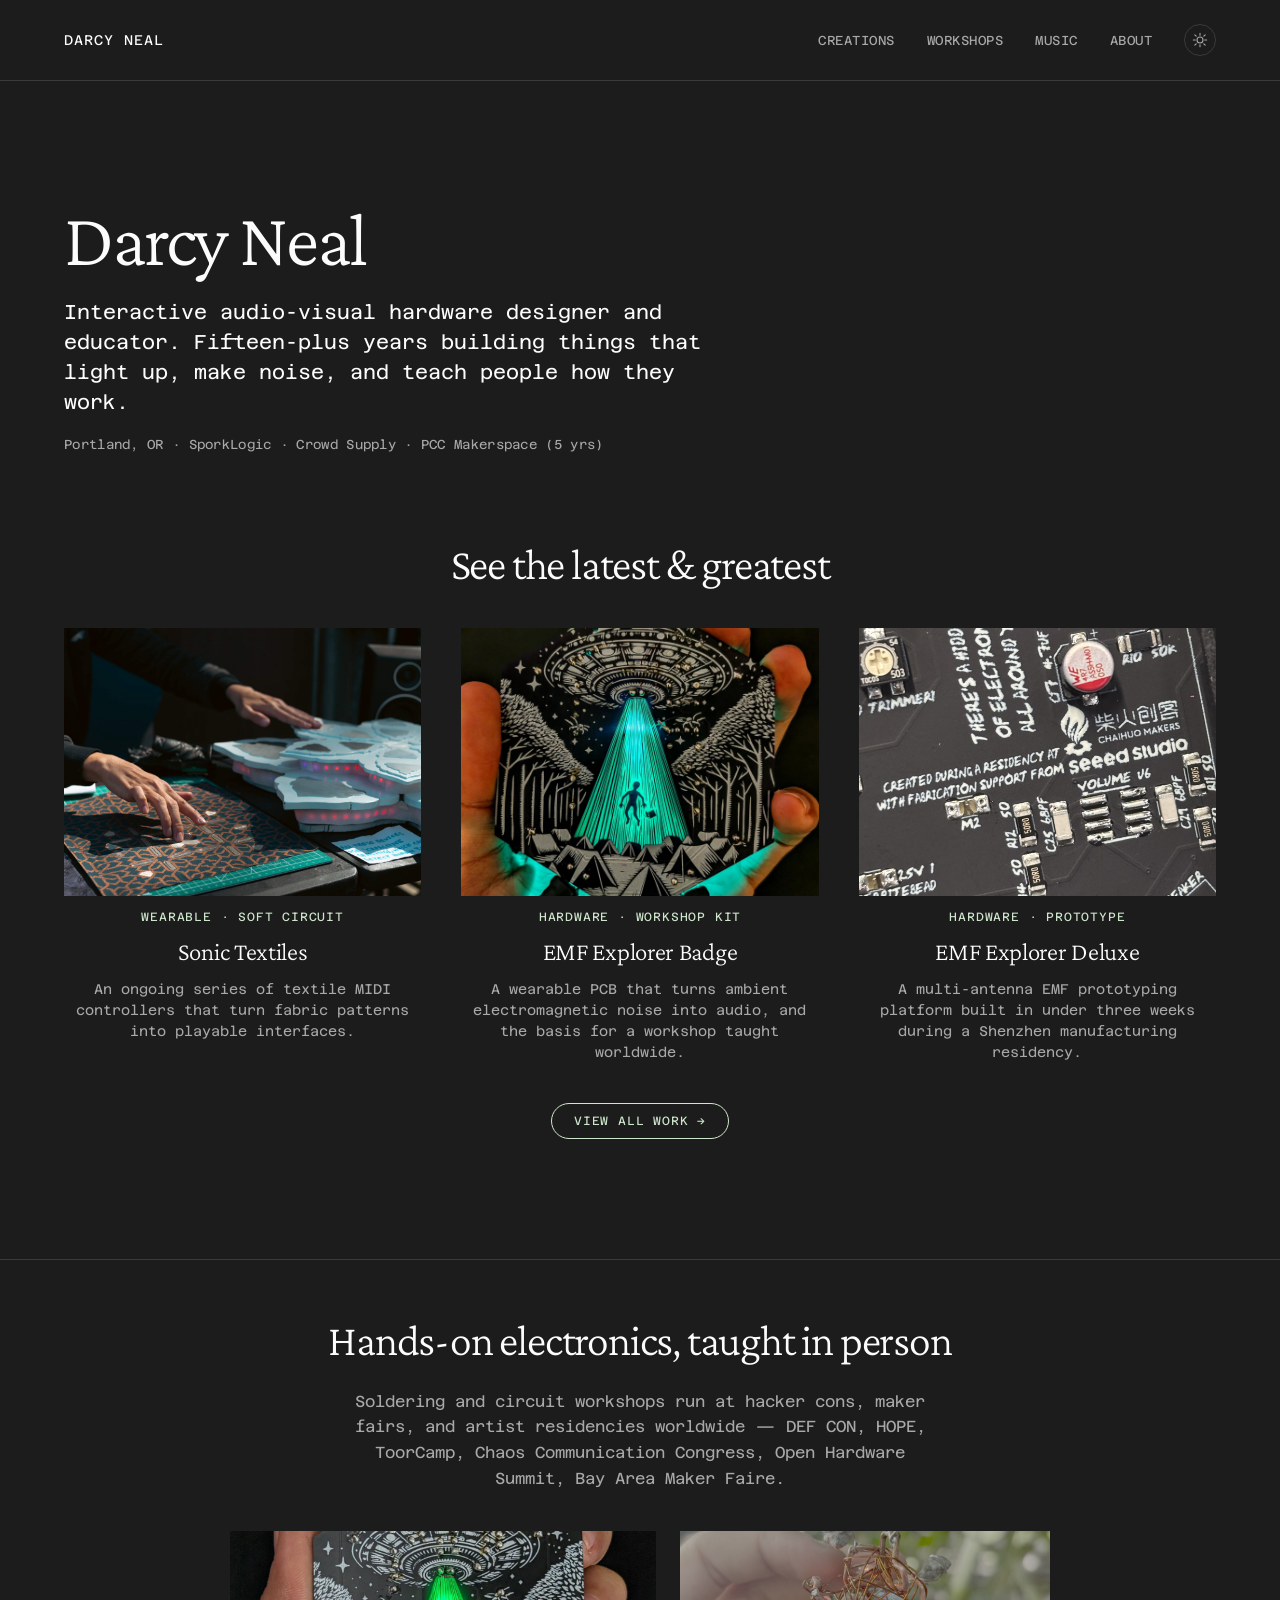
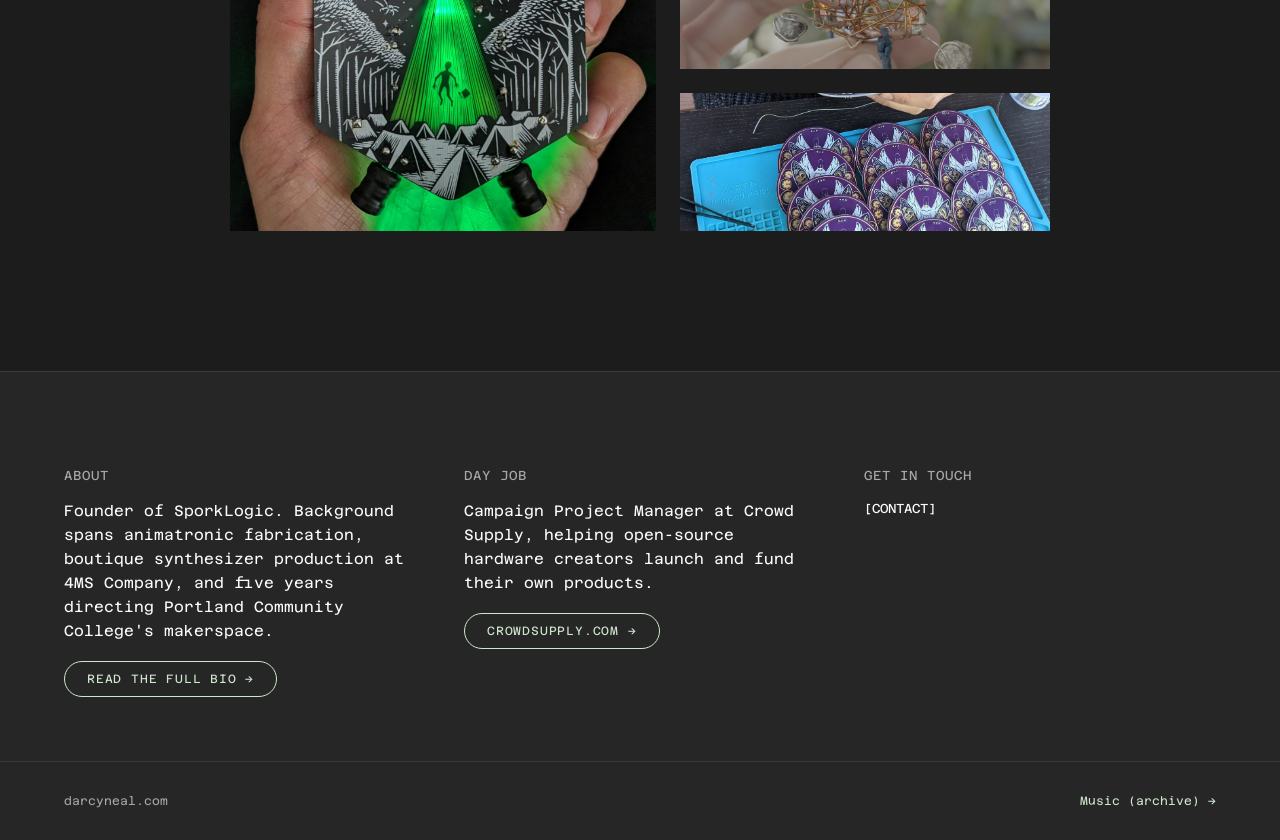
==== commit 86083c4e: "update instructions" ====
--- a/index.html
+++ b/index.html
@@ -5,7 +5,7 @@
 <meta name="viewport" content="width=device-width, initial-scale=1">
 <title>Darcy Neal — Interactive Hardware Design</title>
 <meta name="description" content="Darcy Neal is an interactive audio-visual hardware designer and educator. Wearables, PCB art, installations, and the workshops that teach them.">
-<link rel="stylesheet" href="https://fonts.googleapis.com/css2?family=Crimson+Pro:wght@300;400&family=Azeret+Mono:wght@400;500&display=swap">
+<link rel="stylesheet" href="https://fonts.googleapis.com/css2?family=Crimson+Pro:ital,wght@0,300;0,400;1,300&family=Azeret+Mono:wght@400;500&display=swap">
 <link rel="stylesheet" href="css/style.css">
 </head>
 <body>
@@ -25,63 +25,56 @@
 
 <div class="hero">
   <h1 class="display-font">Darcy Neal</h1>
-  <p class="lede body-font">Interactive audio-visual hardware designer and educator. Fifteen-plus years building things that light up, make noise, and teach people how they work.</p>
-  <div class="meta mono">Portland, OR &middot; SporkLogic &middot; Crowd Supply &middot; PCC Makerspace (5 yrs)</div>
+  <p class="lede body-font" data-content="hero.lede"></p>
+  <div class="meta mono" data-content="hero.meta"></div>
 </div>
 
 <div class="section section-centered" id="work">
-  <h2 class="display-font section-heading reveal">See the latest &amp; greatest</h2>
+  <h2 class="display-font section-heading reveal" data-content="creations.heading"></h2>
   <div class="work-grid reveal-group" data-work-grid data-work-grid-limit="3">
     <!-- populated by js/site.js from data/portfolio.js, first 3 entries only -->
   </div>
-  <a href="work.html" class="btn-pill btn-pill-centered reveal">View all work &rarr;</a>
+  <a href="work.html" class="btn-pill btn-pill-centered reveal" data-content="creations.ctaLabel"></a>
 </div>
 
-<div class="chapter-strip chapter-strip--tint reveal" id="workshops-chapter">
-  <div class="label mono">WORKSHOPS</div>
-  <div class="content">
-    <h2 class="display-font">Hands-on electronics, taught in person</h2>
-    <p>Soldering and circuit workshops run at hacker cons, maker fairs, and artist residencies worldwide, scaled from small studio groups to 50-student sessions.</p>
-    <div class="venues mono">DEF CON &middot; HOPE &middot; ToorCamp &middot; Chaos Communication Congress &middot; Open Hardware Summit &middot; Bay Area Maker Faire</div>
-    <a href="workshops.html" class="btn-pill">See all workshops &rarr;</a>
+<div class="section section-centered workshops-feature" id="workshops">
+  <h2 class="display-font section-heading reveal" data-content="workshops.heading"></h2>
+  <p class="feature-dek reveal" data-content="workshops.dek"></p>
+  <div class="workshop-masonry reveal-group">
+    <figure class="reveal"><img src="images/emf-badge/emf-badge-in-hand.jpg" alt="EMF Explorer badge held in hand" loading="lazy"></figure>
+    <figure class="reveal"><img src="images/freeform-led-workshop/IMG_5289.png" alt="Freeform LED sculpture workshop" loading="lazy"></figure>
+    <figure class="reveal"><img src="images/pathlighter/pathlighter-assembly.jpg" alt="Pathlighter soldering workshop assembly" loading="lazy"></figure>
   </div>
-  <div class="chapter-media">
-    <img src="images/emf-badge/emf-badge-in-hand.jpg" alt="EMF Explorer workshop badge, held in hand" loading="lazy">
-  </div>
+  <a href="workshops.html" class="btn-pill btn-pill-centered reveal" data-content="workshops.ctaLabel"></a>
 </div>
 
-<div class="chapter-strip reveal" id="music-chapter">
-  <div class="label mono">MUSIC</div>
-  <div class="content">
-    <h2 class="display-font">Dark ambient &amp; sound-reactive hardware</h2>
-    <p>Dark ambient and performance collaborations, including sound-reactive work built for the Flaming Lips&rsquo; live shows. The music page itself is still coming together.</p>
-    <a href="music.html" class="btn-pill">See what&rsquo;s there &rarr;</a>
+<footer class="home-footer">
+  <div class="home-footer-grid">
+    <div class="home-footer-col">
+      <div class="label mono">ABOUT</div>
+      <p data-content="about.text"></p>
+      <a href="about.html" class="btn-pill" data-content="about.ctaLabel"></a>
+    </div>
+    <div class="home-footer-col">
+      <div class="label mono">DAY JOB</div>
+      <p data-content="dayJob.text"></p>
+      <a class="btn-pill" target="_blank" rel="noopener" data-content="dayJob.ctaLabel" data-content-href="dayJob.ctaHref"></a>
+    </div>
+    <div class="home-footer-col">
+      <div class="label mono">GET IN TOUCH</div>
+      <p class="mono" style="font-size:13px;" data-content="contact.text"></p>
+    </div>
   </div>
-</div>
-
-<div class="chapter-strip chapter-strip--tint reveal" id="dayjob-chapter">
-  <div class="label mono">DAY JOB</div>
-  <div class="content">
-    <h2 class="display-font">Crowd Supply</h2>
-    <p>Campaign Project Manager at Crowd Supply, helping open-source hardware creators launch and fund their own products.</p>
-    <a href="https://www.crowdsupply.com/" class="btn-pill" target="_blank" rel="noopener">crowdsupply.com &rarr;</a>
+  <div class="site-footer mono">
+    <div>darcyneal.com</div>
+    <div class="home-footer-archive">
+      <a href="music.html" data-content="musicArchive.label" data-content-href="musicArchive.href"></a>
+    </div>
   </div>
-</div>
-
-<div class="about-strip reveal">
-  <div class="label mono">ABOUT</div>
-  <div class="content">
-    <p>Founder of SporkLogic. Background spans animatronic fabrication, boutique synthesizer production at 4MS Company, and five years directing Portland Community College&rsquo;s makerspace.</p>
-    <a href="about.html" class="btn-pill">Read the full bio &rarr;</a>
-  </div>
-</div>
-
-<footer class="site-footer mono">
-  <div>darcyneal.com</div>
-  <div>[CONTACT]</div>
 </footer>
 
 <script src="data/portfolio.js"></script>
+<script src="data/site-content.js"></script>
 <script src="js/theme.js"></script>
 <script src="js/site.js"></script>
 <script src="js/reveal.js"></script>
--- a/css/style.css
+++ b/css/style.css
@@ -346,66 +346,95 @@
 }
 .teaser-card .btn-pill { align-self: flex-start; margin-top: 6px; }
 
-/* ---------- Chapter strip (home: workshops / music / day job) ---------- */
-/* Same label-column + content rhythm as .about-strip (left label, right
-   copy, hairline top border), with an optional media column so a chapter
-   with a real photo (workshops) reads differently from one that's text
-   only (music, day job) without forcing a placeholder image either way. */
-.chapter-strip {
-  display: flex;
-  gap: 64px;
-  padding: 96px 64px;
-  border-top: 1px solid var(--border);
-}
-.chapter-strip--tint { background: var(--surface); }
-.chapter-strip .label {
-  font-size: 13px;
-  letter-spacing: 1px;
-  color: var(--text-muted);
-  width: 160px;
-  flex-shrink: 0;
-  padding-top: 4px;
-}
-.chapter-strip .content {
-  display: flex;
-  flex-direction: column;
-  gap: 20px;
-  max-width: 600px;
-}
-.chapter-strip .content h2 {
-  font-size: 32px;
-  font-weight: 300;
-  letter-spacing: -0.8px;
-  line-height: 1.15;
-}
-.chapter-strip .content p {
-  font-size: 18px;
+/* ---------- Workshops feature (home) ---------- */
+/* Modeled on Allier Ho's "Experimentation is always celebrated here"
+   section: centered heading/dek, then a staggered masonry of real photos
+   at their own natural aspect ratios rather than a uniform grid, so this
+   section reads differently from the Creations card grid above it instead
+   of repeating the same box shape with a different label. */
+.workshops-feature { border-top: 1px solid var(--border); padding-top: 56px; padding-bottom: 64px; }
+.feature-dek {
+  font-size: 16px;
   line-height: 1.6;
-  color: var(--text);
-}
-.chapter-strip .content .venues {
-  font-size: 12px;
-  letter-spacing: 0.4px;
-  color: var(--text-muted);
-}
-.chapter-strip .content .btn-pill { align-self: flex-start; margin-top: 4px; }
-.chapter-media {
-  flex: 1;
-  max-width: 420px;
-  aspect-ratio: 4 / 3;
+  color: var(--text-muted);
+  max-width: 580px;
+  margin-top: -16px;
+}
+/* Fixed-height grid rather than natural-aspect columns: three real photos
+   at different proportions still reads as staggered/asymmetric (one tall
+   left tile, two stacked right tiles), but the section's total height is
+   capped instead of ballooning to whatever the tallest source photo is,
+   so it lands in the same rough footprint as the sections before/after it. */
+.workshop-masonry {
+  display: grid;
+  grid-template-columns: 1.15fr 1fr;
+  grid-template-rows: repeat(2, 1fr);
+  gap: 24px;
+  width: 100%;
+  max-width: 820px;
+  height: 300px;
+}
+.workshop-masonry figure {
+  margin: 0;
   overflow: hidden;
   background: var(--surface);
-  align-self: flex-start;
-}
-.chapter-media img {
+  height: 100%;
+}
+.workshop-masonry figure:nth-child(1) { grid-row: 1 / 3; }
+.workshop-masonry img {
+  display: block;
   width: 100%;
   height: 100%;
   object-fit: cover;
   animation: kenburns 26s ease-in-out infinite alternate;
 }
 @media (prefers-reduced-motion: reduce) {
-  .chapter-media img { animation: none; }
-}
+  .workshop-masonry img { animation: none; }
+}
+
+/* ---------- Quote section (home: music) ---------- */
+/* Centered italic pull-quote, no card/box/label column at all: distinct
+   again from both the grid above and the masonry above that, text-only
+   since there's no music imagery yet (the page itself says so). */
+.quote-section {
+  display: flex;
+  flex-direction: column;
+  align-items: center;
+  text-align: center;
+  gap: 32px;
+  padding: 230px 64px;
+  border-top: 1px solid var(--border);
+}
+.quote-section blockquote {
+  margin: 0;
+  max-width: 740px;
+  font-size: 34px;
+  font-weight: 300;
+  line-height: 1.35;
+  letter-spacing: -0.4px;
+}
+.quote-section blockquote em { font-style: italic; color: var(--accent); }
+
+/* ---------- Home footer (About + Day job + contact) ---------- */
+/* Allier Ho's own About content lives in its footer, not as a mid-page
+   section, so Darcy's homepage teaser for About and the Crowd Supply day
+   job both fold in here too rather than getting their own repeated block. */
+.home-footer { border-top: 1px solid var(--border); background: var(--surface); }
+.home-footer-grid {
+  display: grid;
+  grid-template-columns: repeat(3, minmax(0, 1fr));
+  gap: 48px;
+  padding: 96px 64px 64px;
+}
+.home-footer-col { display: flex; flex-direction: column; gap: 16px; }
+.home-footer-col .label {
+  font-size: 13px;
+  letter-spacing: 1px;
+  color: var(--text-muted);
+}
+.home-footer-col p { font-size: 15px; line-height: 1.6; }
+.home-footer-col .btn-pill { align-self: flex-start; margin-top: 2px; }
+.home-footer .site-footer { border-top: 1px solid var(--border); margin-top: 0; }
 
 /* ---------- Page header (about / workshops / creations) ---------- */
 .page-header {
@@ -646,7 +675,7 @@
   .site-nav, .hero, .section, .about-strip, .teaser-grid,
   .page-header, .about-main, .workshop-grid, .post-header,
   .post-body-wrap, .post-gallery, .post-videos, .post-tags, .site-footer,
-  .chapter-strip {
+  .quote-section, .home-footer-grid {
     padding-left: 24px;
     padding-right: 24px;
   }
@@ -654,10 +683,15 @@
   .teaser-grid, .workshop-grid { grid-template-columns: 1fr; }
   .about-main { flex-direction: column; }
   .about-portrait { width: 100%; height: 280px; }
-  .about-strip, .post-body-wrap, .chapter-strip { flex-direction: column; gap: 20px; }
-  .chapter-media { max-width: 100%; }
+  .about-strip, .post-body-wrap { flex-direction: column; gap: 20px; }
+  .home-footer-grid { grid-template-columns: 1fr; gap: 40px; }
+  .quote-section blockquote { font-size: 26px; }
   .hero h1 { font-size: 44px; }
   .page-header h1, .post-header h1 { font-size: 36px; }
+}
+@media (max-width: 700px) {
+  .workshop-masonry { column-count: 1; }
+  .workshop-masonry figure:nth-child(2) { margin-top: 0; }
 }
 
 @media (max-width: 600px) {
